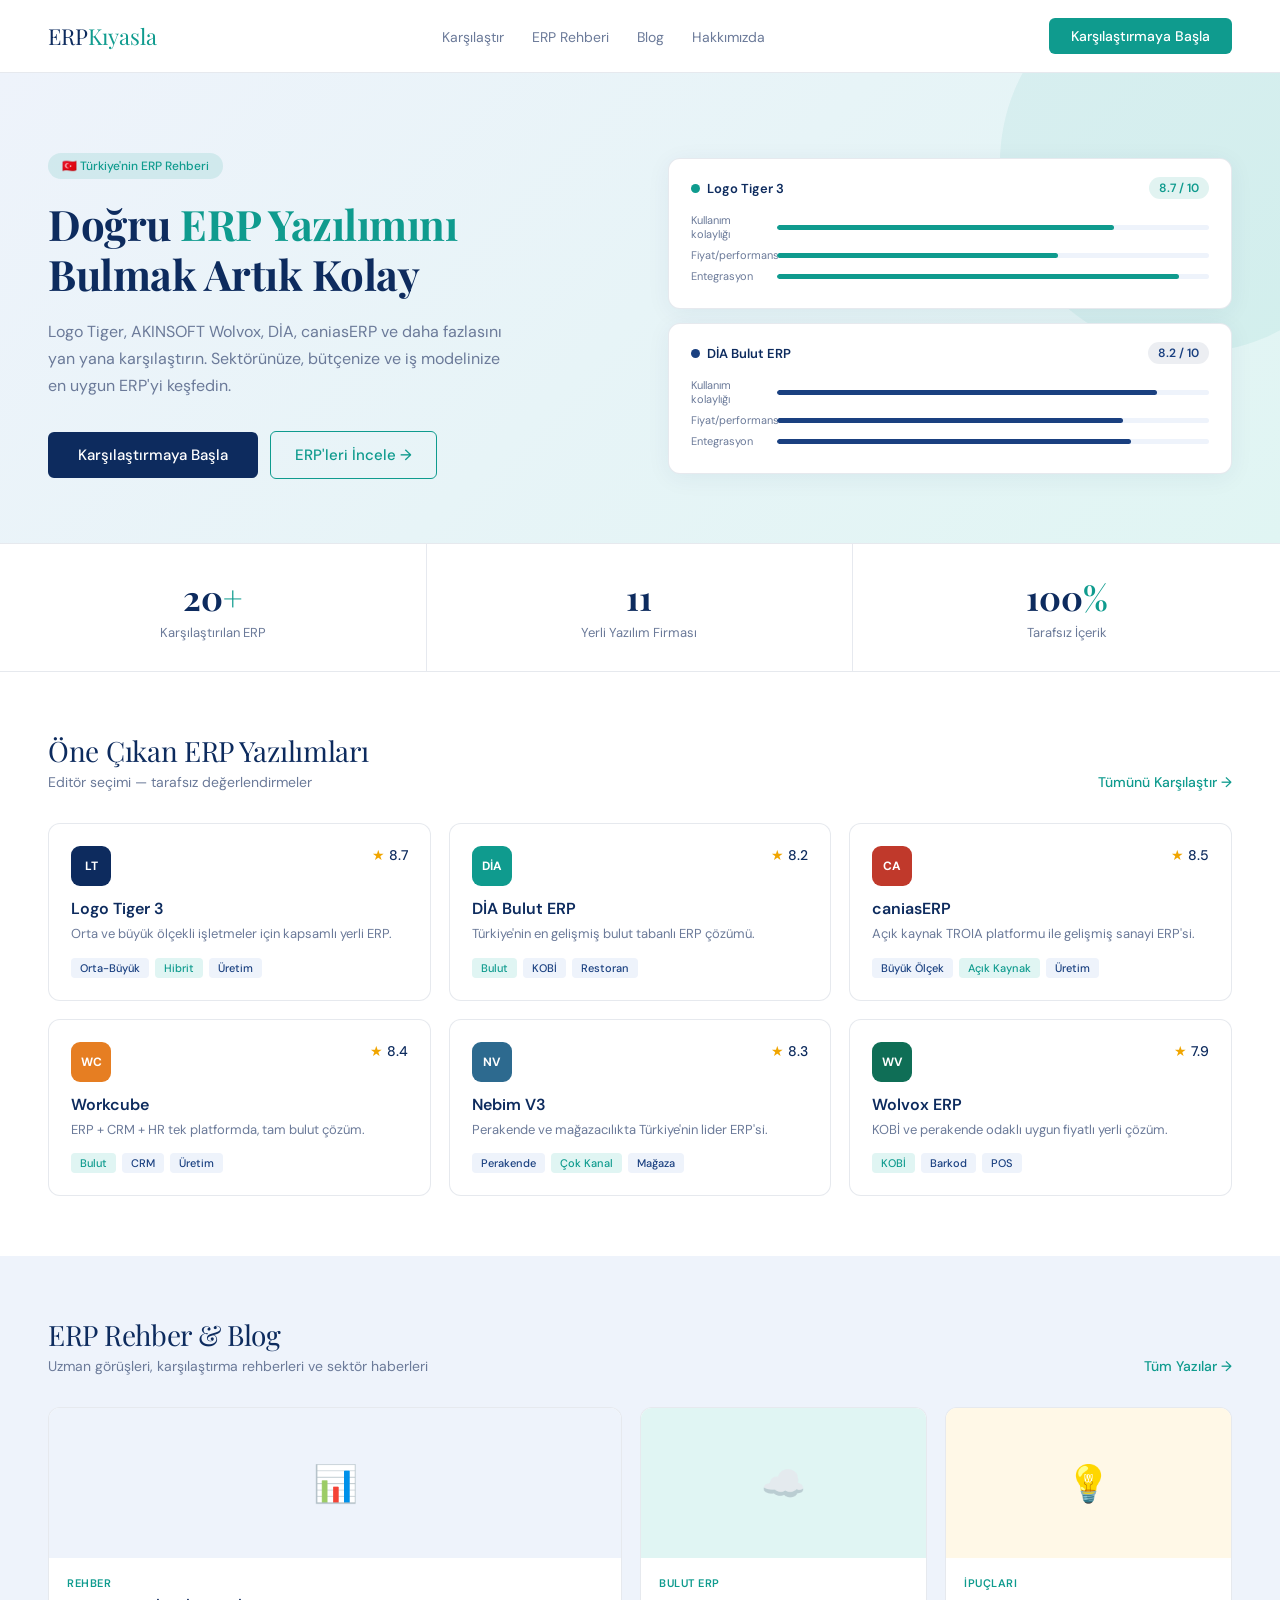
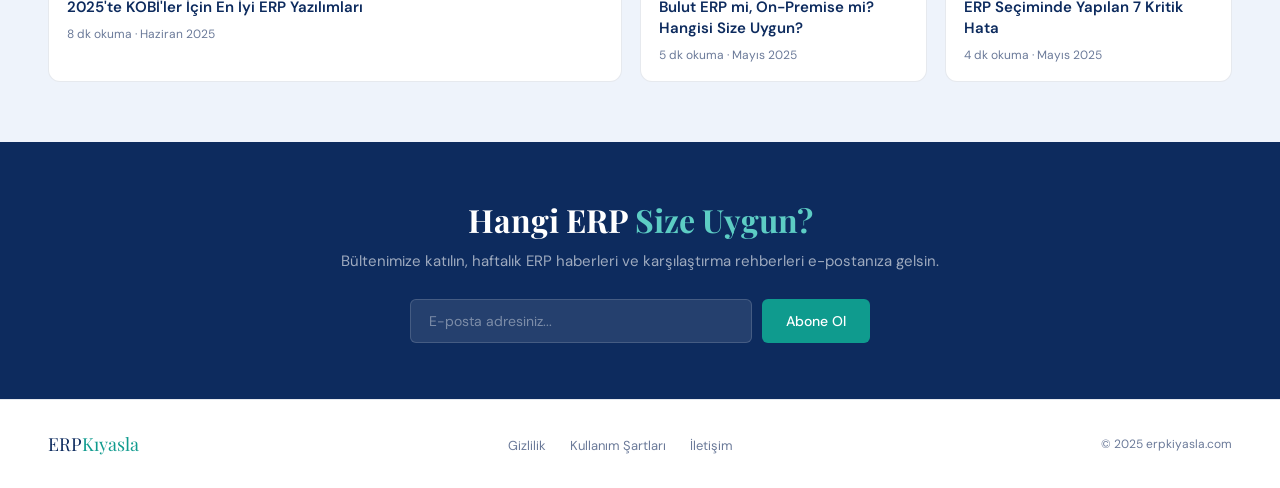
==== index.html @ eab39f38 "Add files via upload" ====
<!DOCTYPE html>
<html lang="tr">
<head>
<meta charset="UTF-8">
<meta name="viewport" content="width=device-width, initial-scale=1.0">
<title>ERPKıyasla - Türkiye'nin ERP Karşılaştırma Rehberi</title>
<meta name="description" content="SAP, Logo Tiger, Wolvox, DİA ve daha fazlasını yan yana karşılaştırın. İşletmenize en uygun ERP yazılımını bulun.">
<link rel="preconnect" href="https://fonts.googleapis.com">
<link href="https://fonts.googleapis.com/css2?family=Playfair+Display:wght@600;700&family=DM+Sans:wght@300;400;500&display=swap" rel="stylesheet">
<link rel="stylesheet" href="style.css">
</head>
<body>

<!-- NAV -->
<nav class="nav">
  <div class="logo">ERP<span>Kıyasla</span></div>
  <ul class="nav-links">
    <li><a href="karsilastir.html">Karşılaştır</a></li>
    <li><a href="#">ERP Rehberi</a></li>
    <li><a href="#">Blog</a></li>
    <li><a href="#">Hakkımızda</a></li>
  </ul>
  <a href="karsilastir.html" class="nav-cta">Karşılaştırmaya Başla</a>
</nav>

<!-- HERO -->
<section class="hero">
  <div class="hero-content">
    <div class="hero-badge">🇹🇷 Türkiye'nin ERP Rehberi</div>
    <h1>Doğru <em>ERP Yazılımını</em><br>Bulmak Artık Kolay</h1>
    <p>Logo Tiger, AKINSOFT Wolvox, DİA, caniasERP ve daha fazlasını yan yana karşılaştırın. Sektörünüze, bütçenize ve iş modelinize en uygun ERP'yi keşfedin.</p>
    <div class="hero-btns">
      <a href="karsilastir.html" class="btn-primary">Karşılaştırmaya Başla</a>
      <a href="#erpler" class="btn-secondary">ERP'leri İncele →</a>
    </div>
  </div>
  <div class="hero-visual">
    <div class="compare-card">
      <div class="compare-card-header">
        <div class="erp-logo-chip"><div class="erp-dot" style="background:#0F9B8E"></div>Logo Tiger 3</div>
        <span class="score-badge score-high">8.7 / 10</span>
      </div>
      <div class="compare-bar-row"><span class="bar-label">Kullanım kolaylığı</span><div class="bar-track"><div class="bar-fill bar-tq" style="width:78%"></div></div></div>
      <div class="compare-bar-row"><span class="bar-label">Fiyat/performans</span><div class="bar-track"><div class="bar-fill bar-tq" style="width:65%"></div></div></div>
      <div class="compare-bar-row"><span class="bar-label">Entegrasyon</span><div class="bar-track"><div class="bar-fill bar-tq" style="width:93%"></div></div></div>
    </div>
    <div class="compare-card">
      <div class="compare-card-header">
        <div class="erp-logo-chip"><div class="erp-dot" style="background:#1A4080"></div>DİA Bulut ERP</div>
        <span class="score-badge score-mid">8.2 / 10</span>
      </div>
      <div class="compare-bar-row"><span class="bar-label">Kullanım kolaylığı</span><div class="bar-track"><div class="bar-fill bar-nv" style="width:88%"></div></div></div>
      <div class="compare-bar-row"><span class="bar-label">Fiyat/performans</span><div class="bar-track"><div class="bar-fill bar-nv" style="width:80%"></div></div></div>
      <div class="compare-bar-row"><span class="bar-label">Entegrasyon</span><div class="bar-track"><div class="bar-fill bar-nv" style="width:82%"></div></div></div>
    </div>
  </div>
</section>

<!-- STATS -->
<div class="stats">
  <div class="stat-item"><div class="stat-num">20<span>+</span></div><div class="stat-label">Karşılaştırılan ERP</div></div>
  <div class="stat-item"><div class="stat-num">11</div><div class="stat-label">Yerli Yazılım Firması</div></div>
  <div class="stat-item"><div class="stat-num">100<span>%</span></div><div class="stat-label">Tarafsız İçerik</div></div>
</div>

<!-- ERP LİSTESİ -->
<section class="section" id="erpler">
  <div class="section-header">
    <div>
      <div class="section-title">Öne Çıkan ERP Yazılımları</div>
      <div class="section-sub">Editör seçimi — tarafsız değerlendirmeler</div>
    </div>
    <a href="karsilastir.html" class="see-all">Tümünü Karşılaştır →</a>
  </div>
  <div class="erp-grid">
    <div class="erp-item">
      <div class="erp-item-top">
        <div class="erp-icon" style="background:#0D2B5E">LT</div>
        <div class="erp-rating"><span class="star">★</span> 8.7</div>
      </div>
      <div class="erp-name">Logo Tiger 3</div>
      <div class="erp-desc">Orta ve büyük ölçekli işletmeler için kapsamlı yerli ERP.</div>
      <div class="erp-tags"><span class="tag">Orta-Büyük</span><span class="tag tq">Hibrit</span><span class="tag">Üretim</span></div>
    </div>
    <div class="erp-item">
      <div class="erp-item-top">
        <div class="erp-icon" style="background:#0F9B8E">DİA</div>
        <div class="erp-rating"><span class="star">★</span> 8.2</div>
      </div>
      <div class="erp-name">DİA Bulut ERP</div>
      <div class="erp-desc">Türkiye'nin en gelişmiş bulut tabanlı ERP çözümü.</div>
      <div class="erp-tags"><span class="tag tq">Bulut</span><span class="tag">KOBİ</span><span class="tag">Restoran</span></div>
    </div>
    <div class="erp-item">
      <div class="erp-item-top">
        <div class="erp-icon" style="background:#C0392B">CA</div>
        <div class="erp-rating"><span class="star">★</span> 8.5</div>
      </div>
      <div class="erp-name">caniasERP</div>
      <div class="erp-desc">Açık kaynak TROIA platformu ile gelişmiş sanayi ERP'si.</div>
      <div class="erp-tags"><span class="tag">Büyük Ölçek</span><span class="tag tq">Açık Kaynak</span><span class="tag">Üretim</span></div>
    </div>
    <div class="erp-item">
      <div class="erp-item-top">
        <div class="erp-icon" style="background:#E67E22">WC</div>
        <div class="erp-rating"><span class="star">★</span> 8.4</div>
      </div>
      <div class="erp-name">Workcube</div>
      <div class="erp-desc">ERP + CRM + HR tek platformda, tam bulut çözüm.</div>
      <div class="erp-tags"><span class="tag tq">Bulut</span><span class="tag">CRM</span><span class="tag">Üretim</span></div>
    </div>
    <div class="erp-item">
      <div class="erp-item-top">
        <div class="erp-icon" style="background:#2D6A8F">NV</div>
        <div class="erp-rating"><span class="star">★</span> 8.3</div>
      </div>
      <div class="erp-name">Nebim V3</div>
      <div class="erp-desc">Perakende ve mağazacılıkta Türkiye'nin lider ERP'si.</div>
      <div class="erp-tags"><span class="tag">Perakende</span><span class="tag tq">Çok Kanal</span><span class="tag">Mağaza</span></div>
    </div>
    <div class="erp-item">
      <div class="erp-item-top">
        <div class="erp-icon" style="background:#0F6E56">WV</div>
        <div class="erp-rating"><span class="star">★</span> 7.9</div>
      </div>
      <div class="erp-name">Wolvox ERP</div>
      <div class="erp-desc">KOBİ ve perakende odaklı uygun fiyatlı yerli çözüm.</div>
      <div class="erp-tags"><span class="tag tq">KOBİ</span><span class="tag">Barkod</span><span class="tag">POS</span></div>
    </div>
  </div>
</section>

<!-- BLOG -->
<section class="section section-alt">
  <div class="section-header">
    <div>
      <div class="section-title">ERP Rehber & Blog</div>
      <div class="section-sub">Uzman görüşleri, karşılaştırma rehberleri ve sektör haberleri</div>
    </div>
    <a href="#" class="see-all">Tüm Yazılar →</a>
  </div>
  <div class="blog-grid">
    <div class="blog-card">
      <div class="blog-img" style="background:#EEF3FB">📊</div>
      <div class="blog-body">
        <div class="blog-cat">Rehber</div>
        <div class="blog-title">2025'te KOBİ'ler İçin En İyi ERP Yazılımları</div>
        <div class="blog-meta">8 dk okuma · Haziran 2025</div>
      </div>
    </div>
    <div class="blog-card">
      <div class="blog-img" style="background:#E0F5F3">☁️</div>
      <div class="blog-body">
        <div class="blog-cat">Bulut ERP</div>
        <div class="blog-title">Bulut ERP mi, On-Premise mi? Hangisi Size Uygun?</div>
        <div class="blog-meta">5 dk okuma · Mayıs 2025</div>
      </div>
    </div>
    <div class="blog-card">
      <div class="blog-img" style="background:#FFF8E7">💡</div>
      <div class="blog-body">
        <div class="blog-cat">İpuçları</div>
        <div class="blog-title">ERP Seçiminde Yapılan 7 Kritik Hata</div>
        <div class="blog-meta">4 dk okuma · Mayıs 2025</div>
      </div>
    </div>
  </div>
</section>

<!-- CTA -->
<section class="cta-strip">
  <h2>Hangi ERP <em>Size Uygun?</em></h2>
  <p>Bültenimize katılın, haftalık ERP haberleri ve karşılaştırma rehberleri e-postanıza gelsin.</p>
  <div class="cta-input-row">
    <input class="cta-input" type="email" placeholder="E-posta adresiniz...">
    <button class="cta-btn">Abone Ol</button>
  </div>
</section>

<!-- FOOTER -->
<footer class="footer">
  <div class="footer-logo">ERP<span>Kıyasla</span></div>
  <ul class="footer-links">
    <li><a href="#">Gizlilik</a></li>
    <li><a href="#">Kullanım Şartları</a></li>
    <li><a href="#">İletişim</a></li>
  </ul>
  <div class="footer-copy">© 2025 erpkiyasla.com</div>
</footer>

</body>
</html>
---- style.css ----
/* =====================
   ERPKıyasla - style.css
   ===================== */

@import url('https://fonts.googleapis.com/css2?family=Playfair+Display:wght@600;700&family=DM+Sans:wght@300;400;500&display=swap');

:root {
  --tq: #0F9B8E;
  --tq-light: #E0F5F3;
  --tq-mid: #5DCDC4;
  --navy: #0D2B5E;
  --navy-mid: #1A4080;
  --navy-light: #EEF3FB;
  --white: #FFFFFF;
  --text-muted: #6B7A99;
  --border: rgba(13,43,94,0.1);
  --bg: #F7F9FC;
}

* { box-sizing: border-box; margin: 0; padding: 0; }

body {
  font-family: 'DM Sans', sans-serif;
  color: var(--navy);
  background: var(--white);
}

/* ---- NAV ---- */
.nav {
  display: flex;
  align-items: center;
  justify-content: space-between;
  padding: 18px 48px;
  border-bottom: 1px solid var(--border);
  background: var(--white);
  position: sticky;
  top: 0;
  z-index: 100;
}
.logo {
  font-family: 'Playfair Display', serif;
  font-size: 22px;
  color: var(--navy);
  text-decoration: none;
}
.logo span { color: var(--tq); }
.nav-links { display: flex; gap: 28px; list-style: none; }
.nav-links a {
  text-decoration: none;
  font-size: 14px;
  color: var(--text-muted);
  transition: color 0.2s;
}
.nav-links a:hover, .nav-links a.active { color: var(--navy); font-weight: 500; }
.nav-cta {
  background: var(--tq);
  color: white;
  padding: 9px 22px;
  border-radius: 6px;
  font-size: 14px;
  font-weight: 500;
  text-decoration: none;
  transition: background 0.2s;
}
.nav-cta:hover { background: var(--navy); }

/* ---- HERO ---- */
.hero {
  padding: 80px 48px 64px;
  display: grid;
  grid-template-columns: 1fr 1fr;
  gap: 56px;
  align-items: center;
  background: linear-gradient(135deg, var(--navy-light) 0%, var(--tq-light) 100%);
  position: relative;
  overflow: hidden;
}
.hero::before {
  content: '';
  position: absolute;
  right: -100px; top: -100px;
  width: 380px; height: 380px;
  border-radius: 50%;
  background: rgba(15,155,142,0.07);
  pointer-events: none;
}
.hero-badge {
  display: inline-flex;
  align-items: center;
  gap: 6px;
  background: rgba(15,155,142,0.12);
  color: var(--tq);
  font-size: 12px;
  font-weight: 500;
  padding: 5px 14px;
  border-radius: 20px;
  margin-bottom: 20px;
  width: fit-content;
}
.hero h1 {
  font-family: 'Playfair Display', serif;
  font-size: 42px;
  line-height: 1.2;
  color: var(--navy);
  margin-bottom: 18px;
  letter-spacing: -0.5px;
}
.hero h1 em { font-style: normal; color: var(--tq); }
.hero p {
  font-size: 16px;
  line-height: 1.7;
  color: var(--text-muted);
  margin-bottom: 32px;
  max-width: 460px;
}
.hero-btns { display: flex; gap: 12px; align-items: center; }
.btn-primary {
  background: var(--navy);
  color: white;
  padding: 13px 30px;
  border-radius: 6px;
  font-size: 15px;
  font-weight: 500;
  text-decoration: none;
  transition: background 0.2s;
}
.btn-primary:hover { background: var(--navy-mid); }
.btn-secondary {
  background: transparent;
  color: var(--tq);
  padding: 13px 24px;
  border-radius: 6px;
  font-size: 15px;
  font-weight: 500;
  border: 1.5px solid var(--tq);
  text-decoration: none;
  transition: all 0.2s;
}
.btn-secondary:hover { background: var(--tq-light); }

/* Hero compare cards */
.hero-visual { display: flex; flex-direction: column; gap: 14px; position: relative; z-index: 1; }
.compare-card {
  background: var(--white);
  border-radius: 12px;
  padding: 18px 22px;
  border: 1px solid var(--border);
  box-shadow: 0 4px 24px rgba(13,43,94,0.06);
}
.compare-card-header {
  display: flex;
  align-items: center;
  justify-content: space-between;
  margin-bottom: 14px;
}
.erp-logo-chip {
  font-size: 13px;
  font-weight: 600;
  color: var(--navy);
  display: flex;
  align-items: center;
  gap: 7px;
}
.erp-dot { width: 9px; height: 9px; border-radius: 50%; }
.score-badge {
  font-size: 12px;
  font-weight: 600;
  padding: 3px 10px;
  border-radius: 20px;
}
.score-high { background: rgba(15,155,142,0.12); color: var(--tq); }
.score-mid  { background: rgba(13,43,94,0.08); color: var(--navy-mid); }
.compare-bar-row {
  display: flex;
  align-items: center;
  gap: 10px;
  margin-bottom: 7px;
}
.bar-label { font-size: 11px; color: var(--text-muted); width: 76px; flex-shrink: 0; }
.bar-track {
  flex: 1;
  height: 5px;
  background: var(--navy-light);
  border-radius: 10px;
  overflow: hidden;
}
.bar-fill { height: 100%; border-radius: 10px; transition: width 0.6s ease; }
.bar-tq { background: var(--tq); }
.bar-nv { background: var(--navy-mid); }

/* ---- STATS ---- */
.stats {
  display: grid;
  grid-template-columns: repeat(3, 1fr);
  border-bottom: 1px solid var(--border);
  border-top: 1px solid var(--border);
}
.stat-item {
  padding: 30px;
  text-align: center;
  border-right: 1px solid var(--border);
}
.stat-item:last-child { border-right: none; }
.stat-num {
  font-family: 'Playfair Display', serif;
  font-size: 34px;
  font-weight: 700;
  color: var(--navy);
  margin-bottom: 4px;
}
.stat-num span { color: var(--tq); }
.stat-label { font-size: 13px; color: var(--text-muted); }

/* ---- SECTIONS ---- */
.section { padding: 60px 48px; }
.section-alt { background: var(--navy-light); }
.section-header {
  display: flex;
  justify-content: space-between;
  align-items: flex-end;
  margin-bottom: 32px;
}
.section-title {
  font-family: 'Playfair Display', serif;
  font-size: 28px;
  color: var(--navy);
  letter-spacing: -0.3px;
}
.section-sub { font-size: 14px; color: var(--text-muted); margin-top: 4px; }
.see-all {
  font-size: 14px;
  color: var(--tq);
  font-weight: 500;
  text-decoration: none;
}
.see-all:hover { text-decoration: underline; }

/* ---- ERP GRID ---- */
.erp-grid {
  display: grid;
  grid-template-columns: repeat(3, 1fr);
  gap: 18px;
}
.erp-item {
  border: 1px solid var(--border);
  border-radius: 12px;
  padding: 22px;
  background: var(--white);
  cursor: pointer;
  transition: border-color 0.2s, box-shadow 0.2s;
}
.erp-item:hover {
  border-color: var(--tq);
  box-shadow: 0 4px 20px rgba(15,155,142,0.1);
}
.erp-item-top {
  display: flex;
  justify-content: space-between;
  align-items: flex-start;
  margin-bottom: 12px;
}
.erp-icon {
  width: 40px; height: 40px;
  border-radius: 9px;
  display: flex;
  align-items: center;
  justify-content: center;
  font-size: 12px;
  font-weight: 700;
  color: white;
}
.erp-rating {
  display: flex;
  align-items: center;
  gap: 4px;
  font-size: 14px;
  font-weight: 500;
  color: var(--navy);
}
.star { color: #F0A500; }
.erp-name { font-size: 16px; font-weight: 600; color: var(--navy); margin-bottom: 5px; }
.erp-desc { font-size: 13px; color: var(--text-muted); line-height: 1.5; margin-bottom: 14px; }
.erp-tags { display: flex; gap: 6px; flex-wrap: wrap; }
.tag {
  font-size: 11px;
  padding: 3px 9px;
  border-radius: 4px;
  background: var(--navy-light);
  color: var(--navy-mid);
  font-weight: 500;
}
.tag.tq { background: var(--tq-light); color: var(--tq); }

/* ---- BLOG ---- */
.blog-grid {
  display: grid;
  grid-template-columns: 2fr 1fr 1fr;
  gap: 18px;
}
.blog-card {
  border-radius: 12px;
  background: var(--white);
  border: 1px solid var(--border);
  overflow: hidden;
  transition: box-shadow 0.2s;
}
.blog-card:hover { box-shadow: 0 4px 16px rgba(13,43,94,0.08); }
.blog-img {
  height: 150px;
  display: flex;
  align-items: center;
  justify-content: center;
  font-size: 36px;
}
.blog-body { padding: 18px; }
.blog-cat {
  font-size: 11px;
  font-weight: 600;
  color: var(--tq);
  text-transform: uppercase;
  letter-spacing: 0.5px;
  margin-bottom: 7px;
}
.blog-title {
  font-size: 15px;
  font-weight: 600;
  color: var(--navy);
  line-height: 1.4;
  margin-bottom: 8px;
}
.blog-meta { font-size: 12px; color: var(--text-muted); }

/* ---- CTA STRIP ---- */
.cta-strip {
  background: var(--navy);
  padding: 56px 48px;
  text-align: center;
}
.cta-strip h2 {
  font-family: 'Playfair Display', serif;
  font-size: 32px;
  color: white;
  margin-bottom: 10px;
}
.cta-strip h2 em { font-style: normal; color: var(--tq-mid); }
.cta-strip p { font-size: 15px; color: rgba(255,255,255,0.6); margin-bottom: 28px; }
.cta-input-row {
  display: flex;
  max-width: 460px;
  margin: 0 auto;
  gap: 10px;
}
.cta-input {
  flex: 1;
  padding: 12px 18px;
  border-radius: 6px;
  border: 1px solid rgba(255,255,255,0.15);
  background: rgba(255,255,255,0.1);
  color: white;
  font-size: 14px;
  font-family: 'DM Sans', sans-serif;
  outline: none;
}
.cta-input::placeholder { color: rgba(255,255,255,0.4); }
.cta-btn {
  background: var(--tq);
  color: white;
  padding: 12px 24px;
  border: none;
  border-radius: 6px;
  font-size: 14px;
  font-weight: 500;
  cursor: pointer;
  font-family: 'DM Sans', sans-serif;
  white-space: nowrap;
  transition: background 0.2s;
}
.cta-btn:hover { background: var(--tq-mid); }

/* ---- FOOTER ---- */
.footer {
  padding: 32px 48px;
  display: flex;
  justify-content: space-between;
  align-items: center;
  border-top: 1px solid var(--border);
}
.footer-logo {
  font-family: 'Playfair Display', serif;
  font-size: 18px;
  color: var(--navy);
}
.footer-logo span { color: var(--tq); }
.footer-links { display: flex; gap: 24px; list-style: none; }
.footer-links a { font-size: 13px; color: var(--text-muted); text-decoration: none; }
.footer-links a:hover { color: var(--navy); }
.footer-copy { font-size: 12px; color: var(--text-muted); }

/* ---- KARŞILAŞTIRMA SAYFASI ---- */
.page-header {
  background: var(--white);
  padding: 24px 48px 0;
  border-bottom: 1px solid var(--border);
}
.breadcrumb { font-size: 12px; color: var(--text-muted); margin-bottom: 10px; }
.breadcrumb a { color: var(--tq); text-decoration: none; }
.page-header h1 {
  font-family: 'Playfair Display', serif;
  font-size: 28px;
  color: var(--navy);
  margin-bottom: 5px;
}
.page-header p { font-size: 14px; color: var(--text-muted); margin-bottom: 20px; }
.filter-bar {
  display: flex;
  gap: 4px;
  border-bottom: 1px solid var(--border);
  margin: 0 -48px;
  padding: 0 48px;
}
.filter-tab {
  font-size: 13px;
  padding: 10px 16px;
  border: none;
  background: none;
  cursor: pointer;
  color: var(--text-muted);
  font-family: 'DM Sans', sans-serif;
  border-bottom: 2px solid transparent;
  margin-bottom: -1px;
  transition: all 0.15s;
}
.filter-tab.active { color: var(--tq); border-bottom-color: var(--tq); font-weight: 500; }
.filter-tab:hover { color: var(--navy); }

/* Comparison page main */
.comp-main { padding: 24px 48px; background: var(--bg); min-height: 60vh; }
.mode-bar { display: flex; align-items: center; gap: 10px; margin-bottom: 18px; }
.mode-label { font-size: 12px; font-weight: 500; color: var(--text-muted); }
.mode-btn {
  padding: 7px 20px;
  border-radius: 20px;
  border: 1.5px solid var(--border);
  background: var(--white);
  font-size: 13px;
  cursor: pointer;
  font-family: 'DM Sans', sans-serif;
  color: var(--navy);
  transition: all .15s;
}
.mode-btn.sel { background: var(--navy); color: white; border-color: var(--navy); }

/* Picker */
.picker-box {
  background: var(--white);
  border: 1px solid var(--border);
  border-radius: 12px;
  padding: 18px 22px;
  margin-bottom: 22px;
}
.picker-title {
  font-size: 14px;
  font-weight: 600;
  color: var(--navy);
  margin-bottom: 14px;
  display: flex;
  align-items: center;
  gap: 8px;
}
.cnt-badge {
  background: var(--tq);
  color: white;
  font-size: 11px;
  padding: 2px 9px;
  border-radius: 10px;
}
.vendors { display: flex; flex-direction: column; gap: 14px; }
.vendor-row { display: flex; flex-direction: column; gap: 7px; }
.vendor-name {
  font-size: 11px;
  font-weight: 600;
  color: var(--text-muted);
  text-transform: uppercase;
  letter-spacing: .5px;
}
.products-row { display: flex; flex-wrap: wrap; gap: 7px; }
.prod-chip {
  display: inline-flex;
  align-items: center;
  gap: 6px;
  padding: 6px 14px;
  border-radius: 20px;
  border: 1.5px solid var(--border);
  background: var(--white);
  font-size: 12px;
  cursor: pointer;
  font-family: 'DM Sans', sans-serif;
  color: var(--navy);
  transition: all .15s;
  user-select: none;
}
.prod-chip:hover { border-color: var(--tq-mid); color: var(--tq); }
.prod-chip.chosen { background: var(--navy); color: white; border-color: var(--navy); }
.prod-chip .dot { width: 7px; height: 7px; border-radius: 50%; flex-shrink: 0; }
.picker-hint { font-size: 12px; color: var(--text-muted); margin-top: 12px; padding-top: 12px; border-top: 1px solid var(--border); }
.picker-hint span { color: var(--tq); font-weight: 500; }

/* Compare result */
.comp-panel { display: none; }
.comp-header-grid { display: grid; gap: 14px; margin-bottom: 22px; }
.erp-header-card {
  background: var(--white);
  border: 1px solid var(--border);
  border-radius: 12px;
  padding: 18px;
  text-align: center;
  position: relative;
}
.erp-header-card.top { border-color: var(--tq); }
.top-badge {
  position: absolute;
  top: -9px; left: 50%;
  transform: translateX(-50%);
  background: var(--tq);
  color: white;
  font-size: 10px;
  font-weight: 600;
  padding: 2px 12px;
  border-radius: 10px;
  white-space: nowrap;
}
.ehc-icon {
  width: 42px; height: 42px;
  border-radius: 9px;
  display: flex; align-items: center; justify-content: center;
  font-size: 13px; font-weight: 700; color: white;
  margin: 0 auto 10px;
}
.ehc-name { font-size: 14px; font-weight: 600; color: var(--navy); margin-bottom: 2px; }
.ehc-vendor { font-size: 11px; color: var(--text-muted); margin-bottom: 7px; }
.ehc-score { font-family: 'Playfair Display', serif; font-size: 24px; color: var(--navy); font-weight: 700; }
.ehc-score span { font-size: 13px; color: var(--text-muted); font-family: 'DM Sans', sans-serif; font-weight: 400; }
.ehc-stars { color: #F0A500; font-size: 13px; margin-top: 3px; }
.ehc-tag {
  display: inline-block;
  background: var(--navy-light);
  color: var(--navy-mid);
  font-size: 10px;
  padding: 2px 9px;
  border-radius: 10px;
  margin-top: 7px;
  margin-right: 3px;
}

/* Section divider */
.sec-title {
  font-size: 15px; font-weight: 600; color: var(--navy);
  margin: 22px 0 12px;
  display: flex; align-items: center; gap: 10px;
}
.sec-title::after { content:''; flex:1; height:1px; background:var(--border); }

/* Score table */
.sc-table {
  width: 100%;
  background: var(--white);
  border: 1px solid var(--border);
  border-radius: 12px;
  overflow: hidden;
  margin-bottom: 4px;
  border-collapse: collapse;
}
.sc-table thead tr { background: var(--navy); }
.sc-table thead th {
  padding: 12px 16px;
  font-size: 11px;
  font-weight: 500;
  color: rgba(255,255,255,.7);
  text-align: left;
}
.sc-table thead th:first-child { color: white; font-size: 13px; }
.sc-table tbody td {
  padding: 11px 16px;
  font-size: 12px;
  border-bottom: 1px solid var(--border);
  vertical-align: middle;
}
.sc-table tbody tr:last-child td { border-bottom: none; }
.sc-table tbody tr:hover { background: var(--navy-light); }
.sc-table tbody td:first-child { color: var(--text-muted); font-size: 11px; font-weight: 500; }
.bar-w { display: flex; align-items: center; gap: 7px; }
.bar-t { flex: 1; height: 5px; background: var(--navy-light); border-radius: 10px; overflow: hidden; min-width: 50px; }
.bar-f { height: 100%; border-radius: 10px; }
.bv { font-size: 11px; font-weight: 600; color: var(--navy); min-width: 22px; text-align: right; }
.ck { color: var(--tq); font-size: 15px; }
.cx { color: #C0C8D8; font-size: 15px; }

/* Modules */
.mod-grid { display: grid; gap: 14px; margin-bottom: 4px; }
.mod-col { background: var(--white); border: 1px solid var(--border); border-radius: 12px; overflow: hidden; }
.mod-h {
  padding: 11px 16px;
  font-size: 13px; font-weight: 600; color: white;
  display: flex; align-items: center; gap: 7px;
}
.mod-ic {
  width: 22px; height: 22px;
  background: rgba(255,255,255,.2);
  border-radius: 5px;
  display: flex; align-items: center; justify-content: center;
  font-size: 10px; font-weight: 700; flex-shrink: 0;
}
.mi {
  padding: 8px 16px; font-size: 12px;
  border-bottom: 1px solid var(--border);
  display: flex; align-items: center; gap: 7px; line-height: 1.4;
}
.mi:last-child { border-bottom: none; }
.mi .d { width: 5px; height: 5px; border-radius: 50%; flex-shrink: 0; }
.mi.y { color: var(--navy); }
.mi.n { color: #C0C8D8; }
.mi.n .d { background: #C0C8D8; }

/* Pros / cons */
.pc-grid { display: grid; gap: 14px; margin-bottom: 4px; }
.pc-card { background: var(--white); border: 1px solid var(--border); border-radius: 12px; overflow: hidden; }
.pc-hd {
  padding: 11px 16px; font-size: 13px; font-weight: 600; color: var(--navy);
  border-bottom: 1px solid var(--border);
  display: flex; align-items: center; gap: 8px;
}
.pc-ib {
  width: 24px; height: 24px; border-radius: 6px;
  display: flex; align-items: center; justify-content: center;
  font-size: 10px; font-weight: 700; color: white; flex-shrink: 0;
}
.pro, .con {
  padding: 7px 16px; font-size: 12px;
  display: flex; align-items: flex-start; gap: 6px;
  border-bottom: 1px solid var(--border); line-height: 1.5;
}
.pro:last-child, .con:last-child { border-bottom: none; }
.pro { color: #0A6B5E; }
.pro::before { content: '+'; color: var(--tq); font-weight: 700; flex-shrink: 0; }
.con { color: #7A4F00; }
.con::before { content: '−'; color: #D08000; font-weight: 700; flex-shrink: 0; }

/* Empty state */
.empty { text-align: center; padding: 60px 20px; color: var(--text-muted); }
.empty-icon { font-size: 48px; margin-bottom: 14px; }
.empty h3 { font-size: 18px; font-weight: 600; color: var(--navy); margin-bottom: 8px; }
.empty p { font-size: 14px; line-height: 1.6; }

/* Bottom CTA */
.comp-cta {
  background: var(--navy);
  border-radius: 12px;
  padding: 28px 32px;
  display: flex;
  align-items: center;
  justify-content: space-between;
  margin-top: 24px;
}
.comp-cta h3 { font-family: 'Playfair Display', serif; font-size: 20px; color: white; margin-bottom: 4px; }
.comp-cta h3 em { font-style: normal; color: var(--tq-mid); }
.comp-cta p { font-size: 13px; color: rgba(255,255,255,.6); }
.comp-cta-btns { display: flex; gap: 10px; }
.ccb1 {
  background: var(--tq); color: white; border: none;
  padding: 10px 22px; border-radius: 6px; font-size: 13px;
  font-weight: 500; cursor: pointer; font-family: 'DM Sans', sans-serif; white-space: nowrap;
}
.ccb2 {
  background: rgba(255,255,255,.1); color: white;
  border: 1px solid rgba(255,255,255,.2);
  padding: 10px 22px; border-radius: 6px; font-size: 13px;
  font-weight: 500; cursor: pointer; font-family: 'DM Sans', sans-serif; white-space: nowrap;
}

/* ---- RESPONSIVE ---- */
@media (max-width: 900px) {
  .nav { padding: 14px 20px; }
  .nav-links { display: none; }
  .hero { grid-template-columns: 1fr; padding: 48px 20px; gap: 32px; }
  .hero h1 { font-size: 30px; }
  .hero-visual { display: none; }
  .stats { grid-template-columns: 1fr; }
  .stat-item { border-right: none; border-bottom: 1px solid var(--border); }
  .section { padding: 40px 20px; }
  .erp-grid { grid-template-columns: 1fr 1fr; }
  .blog-grid { grid-template-columns: 1fr; }
  .footer { flex-direction: column; gap: 16px; padding: 24px 20px; text-align: center; }
  .page-header { padding: 20px 20px 0; }
  .filter-bar { margin: 0 -20px; padding: 0 20px; }
  .comp-main { padding: 16px 20px; }
}
@media (max-width: 600px) {
  .erp-grid { grid-template-columns: 1fr; }
  .comp-cta { flex-direction: column; gap: 16px; text-align: center; }
  .comp-cta-btns { justify-content: center; }
}
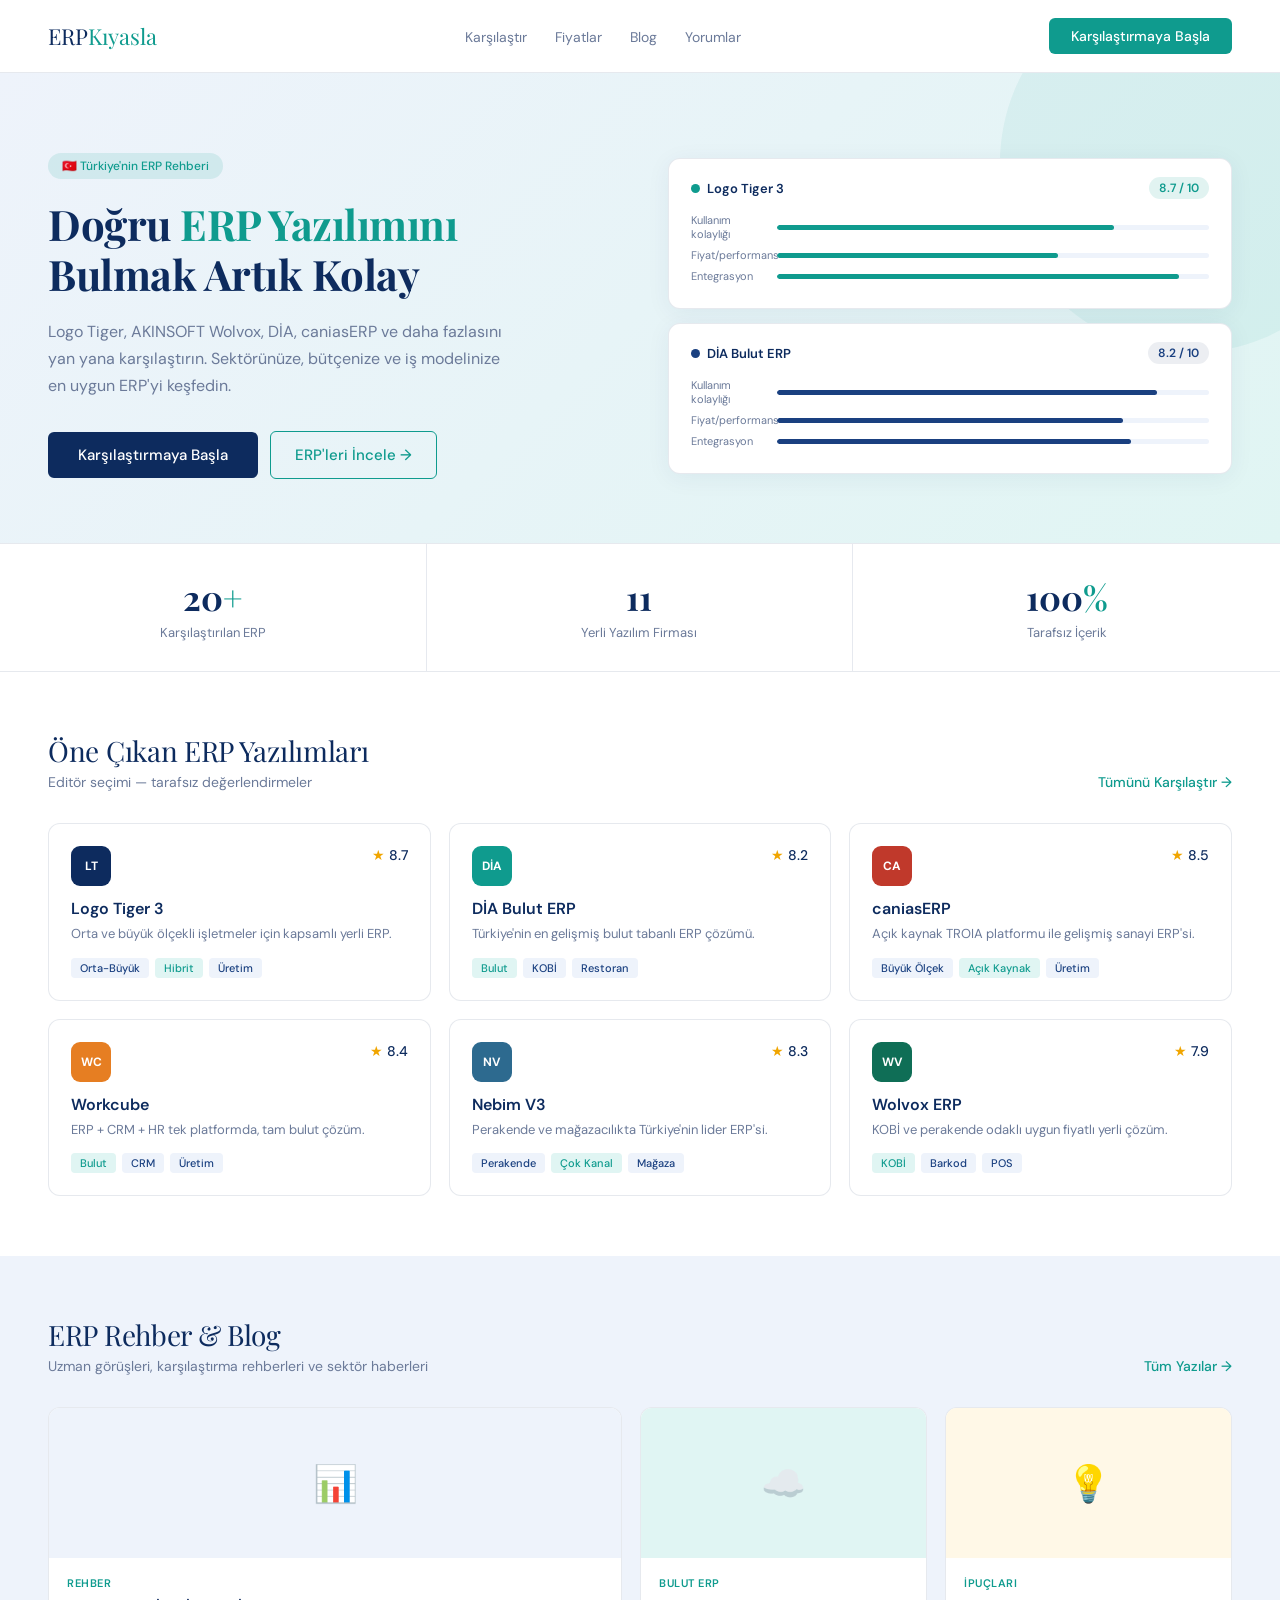
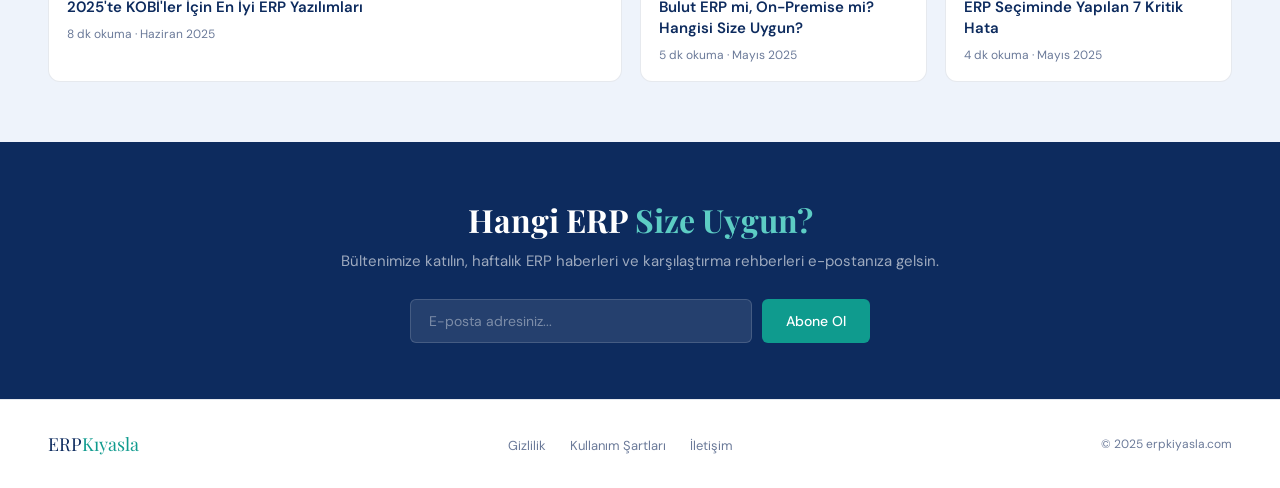
==== commit 280016ce: "Add files via upload" ====
--- a/index.html
+++ b/index.html
@@ -16,9 +16,9 @@
   <div class="logo">ERP<span>Kıyasla</span></div>
   <ul class="nav-links">
     <li><a href="karsilastir.html">Karşılaştır</a></li>
-    <li><a href="#">ERP Rehberi</a></li>
-    <li><a href="#">Blog</a></li>
-    <li><a href="#">Hakkımızda</a></li>
+    <li><a href="fiyatlar.html">Fiyatlar</a></li>
+    <li><a href="blog.html">Blog</a></li>
+    <li><a href="yorumlar.html">Yorumlar</a></li>
   </ul>
   <a href="karsilastir.html" class="nav-cta">Karşılaştırmaya Başla</a>
 </nav>
